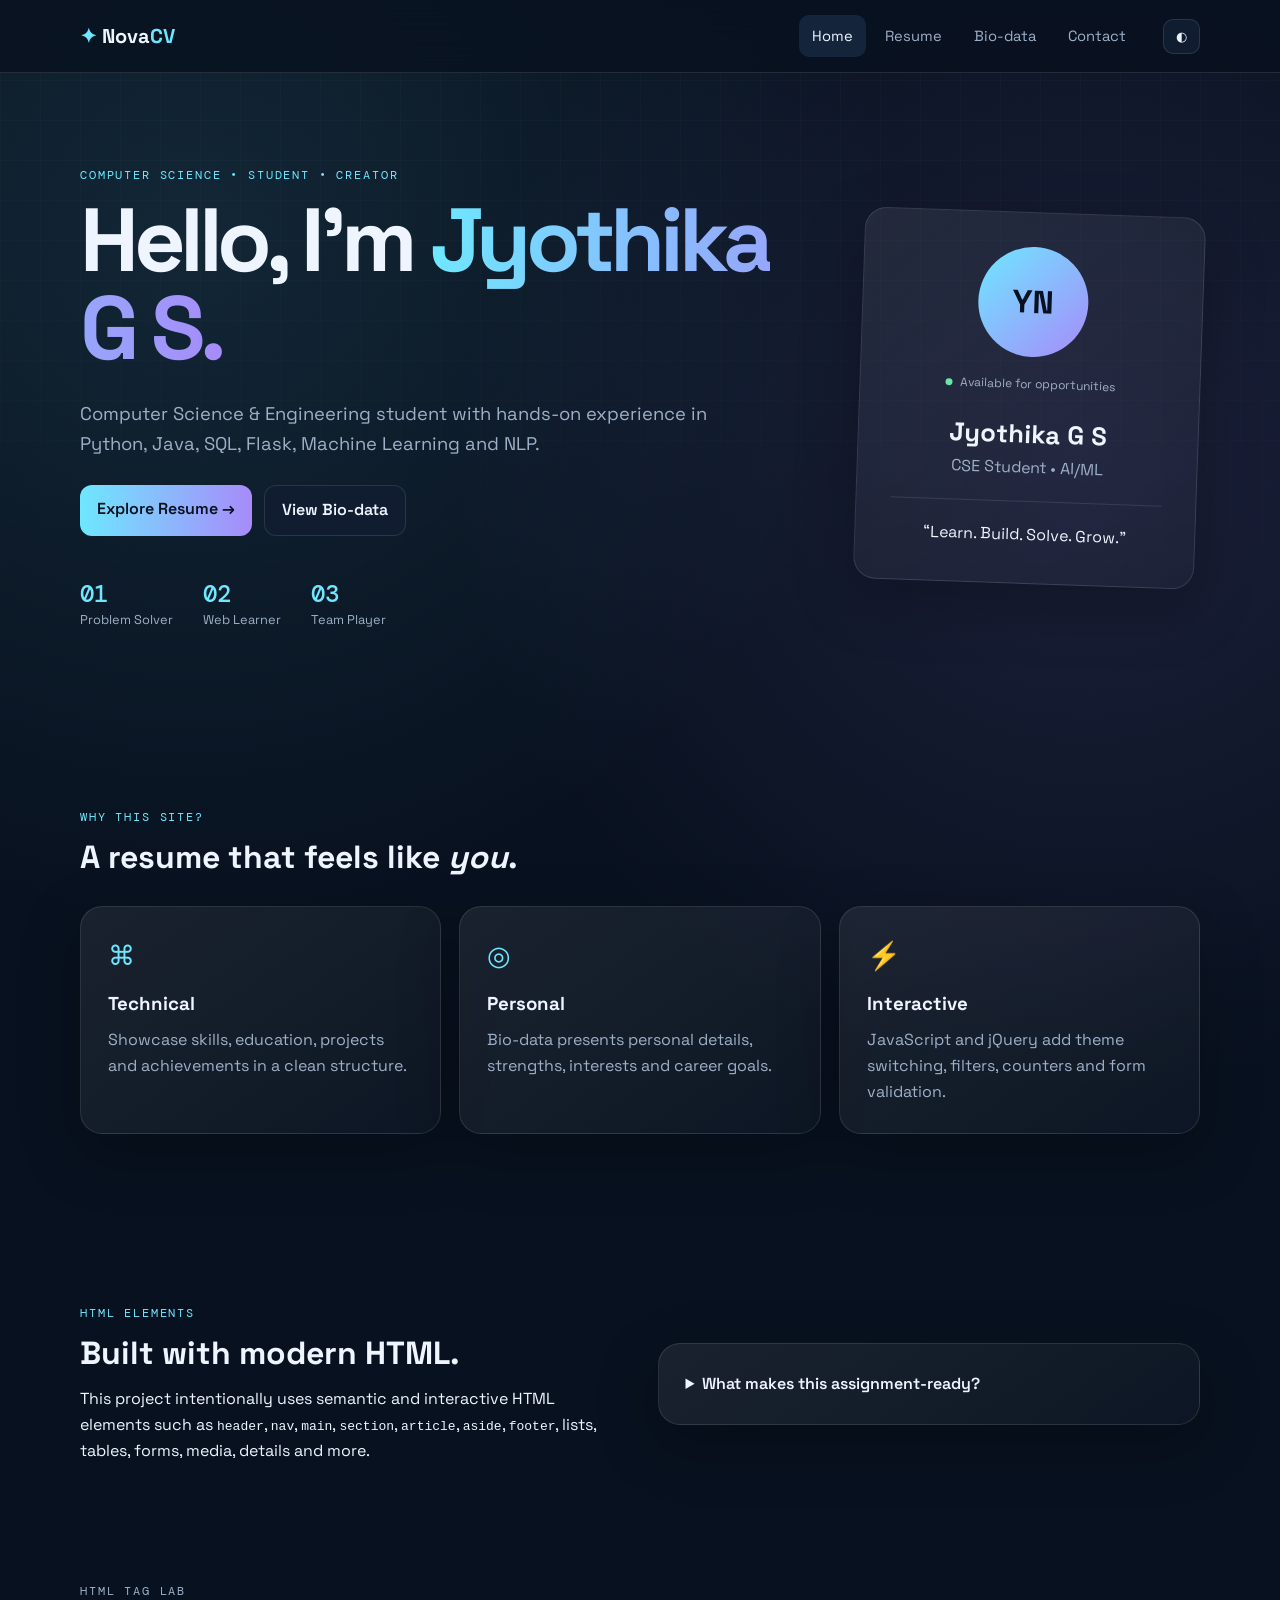
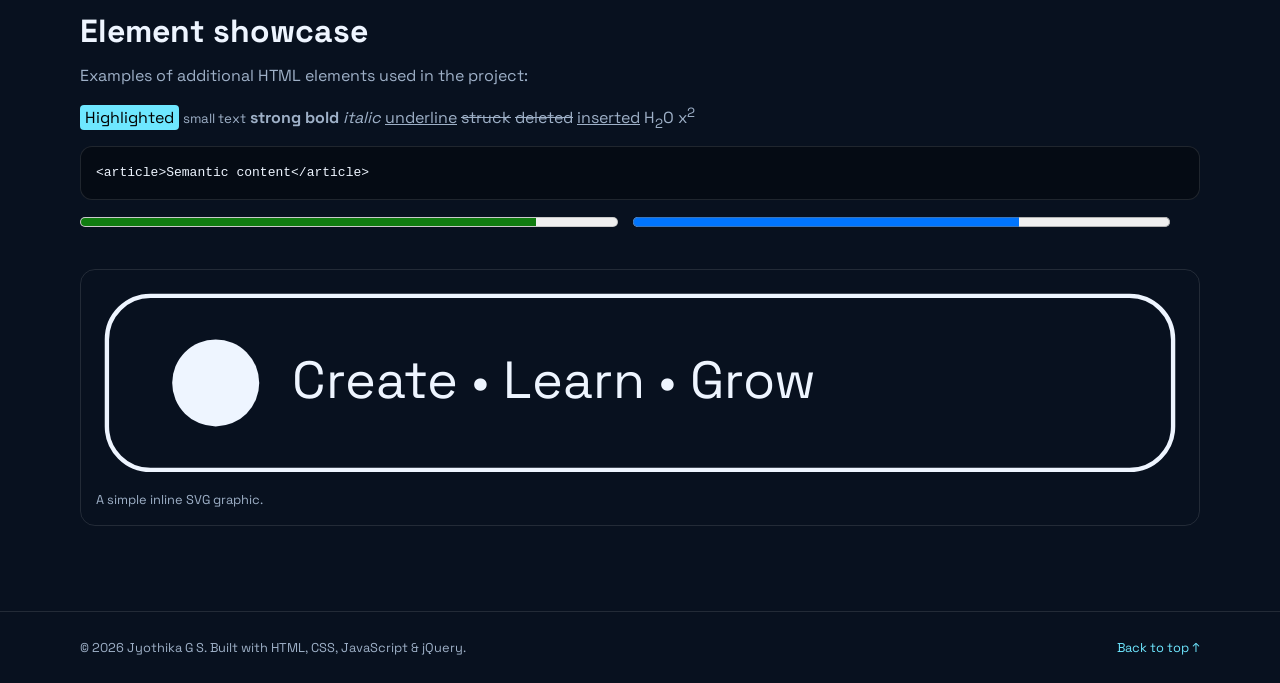
==== index.html @ dbfe2681 "Initial website" ====
<!DOCTYPE html>
<html lang="en">
<head>
  <meta charset="UTF-8">
  <meta name="viewport" content="width=device-width, initial-scale=1.0">
  <meta name="description" content="A modern multi-page Resume and Bio-data website">
  <meta name="author" content="Jyothika G S">
  <meta name="keywords" content="resume, biodata, portfolio, HTML, CSS, JavaScript, jQuery">
  <title>NovaCV | Home</title>
  <link rel="stylesheet" href="style.css">
  <script defer src="https://code.jquery.com/jquery-3.7.1.min.js"></script>
  <script defer src="script.js"></script>
</head>
<body>
  <header class="site-header">
    <nav class="nav container" aria-label="Main navigation">
      <a class="brand" href="index.html"><span>✦</span> Nova<span>CV</span></a>
      <button class="menu-btn" aria-label="Toggle menu" aria-expanded="false">☰</button>
      <ul class="nav-links">
        <li><a class="active" href="index.html">Home</a></li>
        <li><a href="resume.html">Resume</a></li>
        <li><a href="biodata.html">Bio-data</a></li>
        <li><a href="contact.html">Contact</a></li>
      </ul>
      <button id="themeToggle" class="icon-btn" title="Change theme" aria-label="Change theme">◐</button>
    </nav>
  </header>

  <main>
    <section class="hero container">
      <div class="hero-copy">
        <p class="eyebrow">COMPUTER SCIENCE • STUDENT • CREATOR</p>
        <h1>Hello, I'm <span class="gradient-text">Jyothika G S.</span></h1>
        <p class="lead">Computer Science & Engineering student with hands-on experience in Python, Java, SQL, Flask, Machine Learning and NLP.</p>
        <div class="hero-actions">
          <a class="btn primary" href="resume.html">Explore Resume →</a>
          <a class="btn secondary" href="biodata.html">View Bio-data</a>
        </div>
        <dl class="quick-stats">
          <div><dt>01</dt><dd>Problem Solver</dd></div>
          <div><dt>02</dt><dd>Web Learner</dd></div>
          <div><dt>03</dt><dd>Team Player</dd></div>
        </dl>
      </div>
      <aside class="profile-card">
        <div class="avatar" aria-label="Profile placeholder">YN</div>
        <div class="status"><i></i> Available for opportunities</div>
        <h2>Jyothika G S</h2>
        <p>CSE Student • AI/ML</p>
        <hr>
        <blockquote>“Learn. Build. Solve. Grow.”</blockquote>
      </aside>
    </section>

    <section class="container section">
      <div class="section-heading">
        <p class="eyebrow">WHY THIS SITE?</p>
        <h2>A resume that feels like <em>you</em>.</h2>
      </div>
      <div class="feature-grid">
        <article class="glass-card">
          <span class="card-icon">⌘</span>
          <h3>Technical</h3>
          <p>Showcase skills, education, projects and achievements in a clean structure.</p>
        </article>
        <article class="glass-card">
          <span class="card-icon">◎</span>
          <h3>Personal</h3>
          <p>Bio-data presents personal details, strengths, interests and career goals.</p>
        </article>
        <article class="glass-card">
          <span class="card-icon">⚡</span>
          <h3>Interactive</h3>
          <p>JavaScript and jQuery add theme switching, filters, counters and form validation.</p>
        </article>
      </div>
    </section>

    <section class="container section split">
      <div>
        <p class="eyebrow">HTML ELEMENTS</p>
        <h2>Built with modern HTML.</h2>
        <p>This project intentionally uses semantic and interactive HTML elements such as <code>header</code>, <code>nav</code>, <code>main</code>, <code>section</code>, <code>article</code>, <code>aside</code>, <code>footer</code>, lists, tables, forms, media, details and more.</p>
      </div>
      <details class="glass-card details">
        <summary>What makes this assignment-ready?</summary>
        <ul>
          <li>Multiple linked web pages</li>
          <li>Responsive CSS layout</li>
          <li>JavaScript + jQuery interactions</li>
          <li>Accessible labels and semantic structure</li>
          <li>Cloud deployment instructions included</li>
        </ul>
      </details>
    </section>

    <section class="container section tag-lab">
      <p class="eyebrow">HTML TAG LAB</p>
      <h2>Element showcase</h2>
      <p>Examples of additional HTML elements used in the project:</p>
      <p><mark>Highlighted</mark> <small>small text</small> <strong>strong</strong> <b>bold</b> <i>italic</i> <u>underline</u> <s>struck</s> <del>deleted</del> <ins>inserted</ins> H<sub>2</sub>O x<sup>2</sup></p>
      <pre><code>&lt;article&gt;Semantic content&lt;/article&gt;</code></pre>
      <meter min="0" max="100" value="85">85%</meter>
      <progress value="72" max="100">72%</progress>
      <figure>
        <svg viewBox="0 0 500 90" role="img" aria-label="Decorative portfolio graphic">
          <rect x="5" y="5" width="490" height="80" rx="20" fill="none" stroke="currentColor" stroke-width="2"/>
          <circle cx="55" cy="45" r="20" fill="currentColor"/>
          <text x="90" y="52" font-size="24" fill="currentColor">Create • Learn • Grow</text>
        </svg>
        <figcaption>A simple inline SVG graphic.</figcaption>
      </figure>
    </section>
  </main>

  <footer class="site-footer">
    <div class="container footer-inner">
      <p>&copy; <span id="year"></span> Jyothika G S. Built with HTML, CSS, JavaScript & jQuery.</p>
      <a href="#top">Back to top ↑</a>
    </div>
  </footer>
</body>
</html>
---- style.css ----
@import url('https://fonts.googleapis.com/css2?family=DM+Mono:wght@400;500&family=Space+Grotesk:wght@400;500;600;700&display=swap');

:root{--bg:#08111f;--surface:#101d30;--surface2:#14253b;--text:#eef5ff;--muted:#9eb0c7;--accent:#6ee7ff;--accent2:#a78bfa;--border:rgba(255,255,255,.11);--shadow:0 20px 60px rgba(0,0,0,.25)}
*{box-sizing:border-box;margin:0;padding:0}html{scroll-behavior:smooth}body{font-family:"Space Grotesk",sans-serif;background:radial-gradient(circle at 15% 10%,rgba(110,231,255,.10),transparent 30%),radial-gradient(circle at 85% 20%,rgba(167,139,250,.12),transparent 30%),var(--bg);color:var(--text);line-height:1.65;min-height:100vh}body:before{content:"";position:fixed;inset:0;pointer-events:none;background-image:linear-gradient(rgba(255,255,255,.025) 1px,transparent 1px),linear-gradient(90deg,rgba(255,255,255,.025) 1px,transparent 1px);background-size:40px 40px;mask-image:linear-gradient(to bottom,black,transparent 85%);z-index:-1}
a{color:var(--accent);text-decoration:none}a:hover{text-decoration:underline}.container{width:min(1120px,92%);margin:auto}.container-narrow{width:min(800px,92%);margin:auto}.site-header{position:sticky;top:0;z-index:20;background:rgba(8,17,31,.78);backdrop-filter:blur(18px);border-bottom:1px solid var(--border)}.nav{min-height:72px;display:flex;align-items:center;gap:24px}.brand{font-size:1.25rem;font-weight:700;color:var(--text);margin-right:auto}.brand span{color:var(--accent)}.nav-links{display:flex;gap:6px;list-style:none}.nav-links a{display:block;padding:9px 13px;border-radius:10px;color:var(--muted);font-size:.92rem}.nav-links a:hover,.nav-links a.active{color:var(--text);background:var(--surface2);text-decoration:none}.icon-btn,.menu-btn{border:1px solid var(--border);background:var(--surface);color:var(--text);border-radius:10px;padding:9px 12px;cursor:pointer}.menu-btn{display:none}
.hero{min-height:650px;display:grid;grid-template-columns:1.35fr .65fr;align-items:center;gap:70px}.eyebrow{font-family:"DM Mono",monospace;font-size:.72rem;letter-spacing:.16em;color:var(--accent);margin-bottom:12px}.hero h1{font-size:clamp(3rem,7vw,6.3rem);line-height:.98;letter-spacing:-.06em}.gradient-text{background:linear-gradient(90deg,var(--accent),var(--accent2));-webkit-background-clip:text;color:transparent}.lead{font-size:1.15rem;color:var(--muted);max-width:680px;margin:26px 0}.hero-actions{display:flex;gap:12px;flex-wrap:wrap}.btn{display:inline-block;border:1px solid var(--border);border-radius:12px;padding:11px 17px;font-weight:600;cursor:pointer;font-family:inherit}.btn:hover{text-decoration:none;transform:translateY(-1px)}.btn.primary{background:linear-gradient(90deg,var(--accent),var(--accent2));color:#07101d;border:0}.btn.secondary{background:var(--surface);color:var(--text)}.profile-card,.glass-card{background:linear-gradient(145deg,rgba(255,255,255,.075),rgba(255,255,255,.025));border:1px solid var(--border);box-shadow:var(--shadow);border-radius:22px}.profile-card{padding:34px;text-align:center;transform:rotate(2deg)}.avatar{height:110px;width:110px;border-radius:50%;display:grid;place-items:center;margin:0 auto 18px;background:linear-gradient(135deg,var(--accent),var(--accent2));color:#08111f;font-weight:700;font-size:2rem}.avatar.large{height:130px;width:130px;margin:0}.profile-card h2{font-size:1.6rem}.profile-card p,.bio-hero p{color:var(--muted)}.profile-card hr,.contact-info hr{border:0;border-top:1px solid var(--border);margin:20px 0}.status{font-size:.75rem;color:var(--muted);margin-bottom:18px}.status i{display:inline-block;width:7px;height:7px;background:#68e7a8;border-radius:50%;margin-right:5px}.quick-stats{display:flex;gap:30px;margin-top:42px}.quick-stats div{display:flex;flex-direction:column}.quick-stats dt{font:500 1.5rem "DM Mono";color:var(--accent)}.quick-stats dd{color:var(--muted);font-size:.8rem}
.section{padding:85px 0}.section-heading{margin-bottom:30px}.section h2,.page h2{font-size:2rem;line-height:1.15;margin-bottom:14px}.feature-grid{display:grid;grid-template-columns:repeat(3,1fr);gap:18px}.glass-card{padding:27px}.card-icon{font-size:1.7rem;color:var(--accent)}.glass-card h3{margin:10px 0 7px}.glass-card p{color:var(--muted)}.split{display:grid;grid-template-columns:1fr 1fr;gap:35px;align-items:center}.details summary{cursor:pointer;font-weight:600}.details ul{margin:15px 0 0 20px;color:var(--muted)}.tag-lab{padding-top:20px}.tag-lab p{margin:12px 0;color:var(--muted)}mark{background:var(--accent);padding:2px 5px;border-radius:4px}.tag-lab pre{background:#050b14;border:1px solid var(--border);padding:15px;border-radius:12px;overflow:auto}.tag-lab meter,.tag-lab progress{width:48%;height:20px;margin:12px 1% 12px 0}.tag-lab figure{margin-top:20px;border:1px solid var(--border);border-radius:15px;padding:15px}.tag-lab svg{max-width:100%}.tag-lab figcaption{color:var(--muted);font-size:.8rem}
.page{padding:70px 0}.page-title{display:flex;justify-content:space-between;align-items:end;gap:20px;margin-bottom:35px}.page-title h1{font-size:clamp(2.6rem,6vw,4.8rem);line-height:1}.badge{border:1px solid var(--border);padding:7px 12px;border-radius:30px;font:500 .7rem "DM Mono";color:var(--accent)}.resume-grid{display:grid;grid-template-columns:1.6fr .8fr;gap:20px}.resume-section{margin-bottom:20px}.resume-section h2{font-size:1.35rem;border-bottom:1px solid var(--border);padding-bottom:12px;margin-bottom:20px}.timeline-item{display:grid;grid-template-columns:18px 1fr;gap:15px;margin-bottom:25px}.dot{width:10px;height:10px;background:var(--accent);border-radius:50%;margin-top:8px;box-shadow:0 0 15px var(--accent)}time{font:500 .72rem "DM Mono";color:var(--accent)}.timeline-item h3{margin:3px 0}.timeline-item p,.resume-section li{color:var(--muted)}.project{padding:17px 0;border-bottom:1px solid var(--border)}.project:last-child{border:0}.tags{display:flex;gap:7px;flex-wrap:wrap;list-style:none;margin-top:12px}.tags li{font-size:.72rem;padding:4px 9px;border-radius:20px;background:var(--surface2);color:var(--accent)}.skill{margin:16px 0}.skill label{display:flex;justify-content:space-between;font-size:.85rem}.skill output{color:var(--accent);font-family:"DM Mono"}.skill progress{width:100%;height:7px;accent-color:var(--accent)}.clean-list{list-style:none}.resume-section ol,.resume-section ul:not(.tags){padding-left:20px}.bio-hero{display:flex;align-items:center;gap:30px;margin-bottom:20px}.bio-hero h2{font-size:2rem}.bio-hero q{display:block;margin-top:10px;color:var(--accent);font-style:italic}.bio-grid{display:grid;grid-template-columns:1fr 1fr;gap:20px}.bio-grid table{width:100%;border-collapse:collapse}.bio-grid caption{text-align:left;color:var(--muted);margin-bottom:10px}.bio-grid th,.bio-grid td{text-align:left;padding:12px 8px;border-bottom:1px solid var(--border)}.bio-grid th{color:var(--muted);font-weight:500}.signature{margin-top:35px;display:flex;justify-content:space-between;align-items:end;color:var(--muted)}.signature strong{color:var(--text)}
.contact-grid{display:grid;grid-template-columns:.8fr 1.2fr;gap:20px}.contact-info{height:max-content}.contact-info address{font-style:normal;margin-top:25px}.contact-info p{margin:12px 0}.contact-form{display:grid;gap:17px}.form-row{display:grid;gap:7px}.form-row label{font-size:.85rem}.form-row label span{color:var(--accent)}input,select,textarea{width:100%;background:rgba(0,0,0,.2);border:1px solid var(--border);border-radius:10px;padding:12px;color:var(--text);font:inherit;outline:none}input:focus,select:focus,textarea:focus{border-color:var(--accent)}textarea{resize:vertical}.check{font-size:.8rem;color:var(--muted)}.check input{width:auto;margin-right:7px}.form-message{min-height:24px;color:var(--accent)}
.site-footer{border-top:1px solid var(--border);padding:25px 0;color:var(--muted);font-size:.8rem}.footer-inner{display:flex;justify-content:space-between;gap:20px}
.light{--bg:#f3f7fb;--surface:#fff;--surface2:#e8f0f7;--text:#132033;--muted:#5e6d7f;--border:rgba(15,35,55,.13);--shadow:0 15px 40px rgba(30,50,70,.10)}.light body{}
@media(max-width:800px){.menu-btn{display:block}.nav-links{display:none;position:absolute;top:72px;left:0;right:0;background:var(--bg);padding:15px;flex-direction:column;border-bottom:1px solid var(--border)}.nav-links.open{display:flex}.hero,.resume-grid,.bio-grid,.contact-grid,.split{grid-template-columns:1fr}.hero{padding-top:60px;min-height:auto}.profile-card{transform:none;max-width:420px}.feature-grid{grid-template-columns:1fr}.quick-stats{margin-bottom:20px}.page-title{align-items:start;flex-direction:column}.bio-hero{flex-direction:column;align-items:start}.footer-inner{flex-direction:column}}
@media print{.site-header,.site-footer,.btn,.icon-btn{display:none!important}body{background:white;color:black}.glass-card{box-shadow:none;border:1px solid #ccc}.page{padding:0}.resume-grid{grid-template-columns:1.5fr 1fr}}
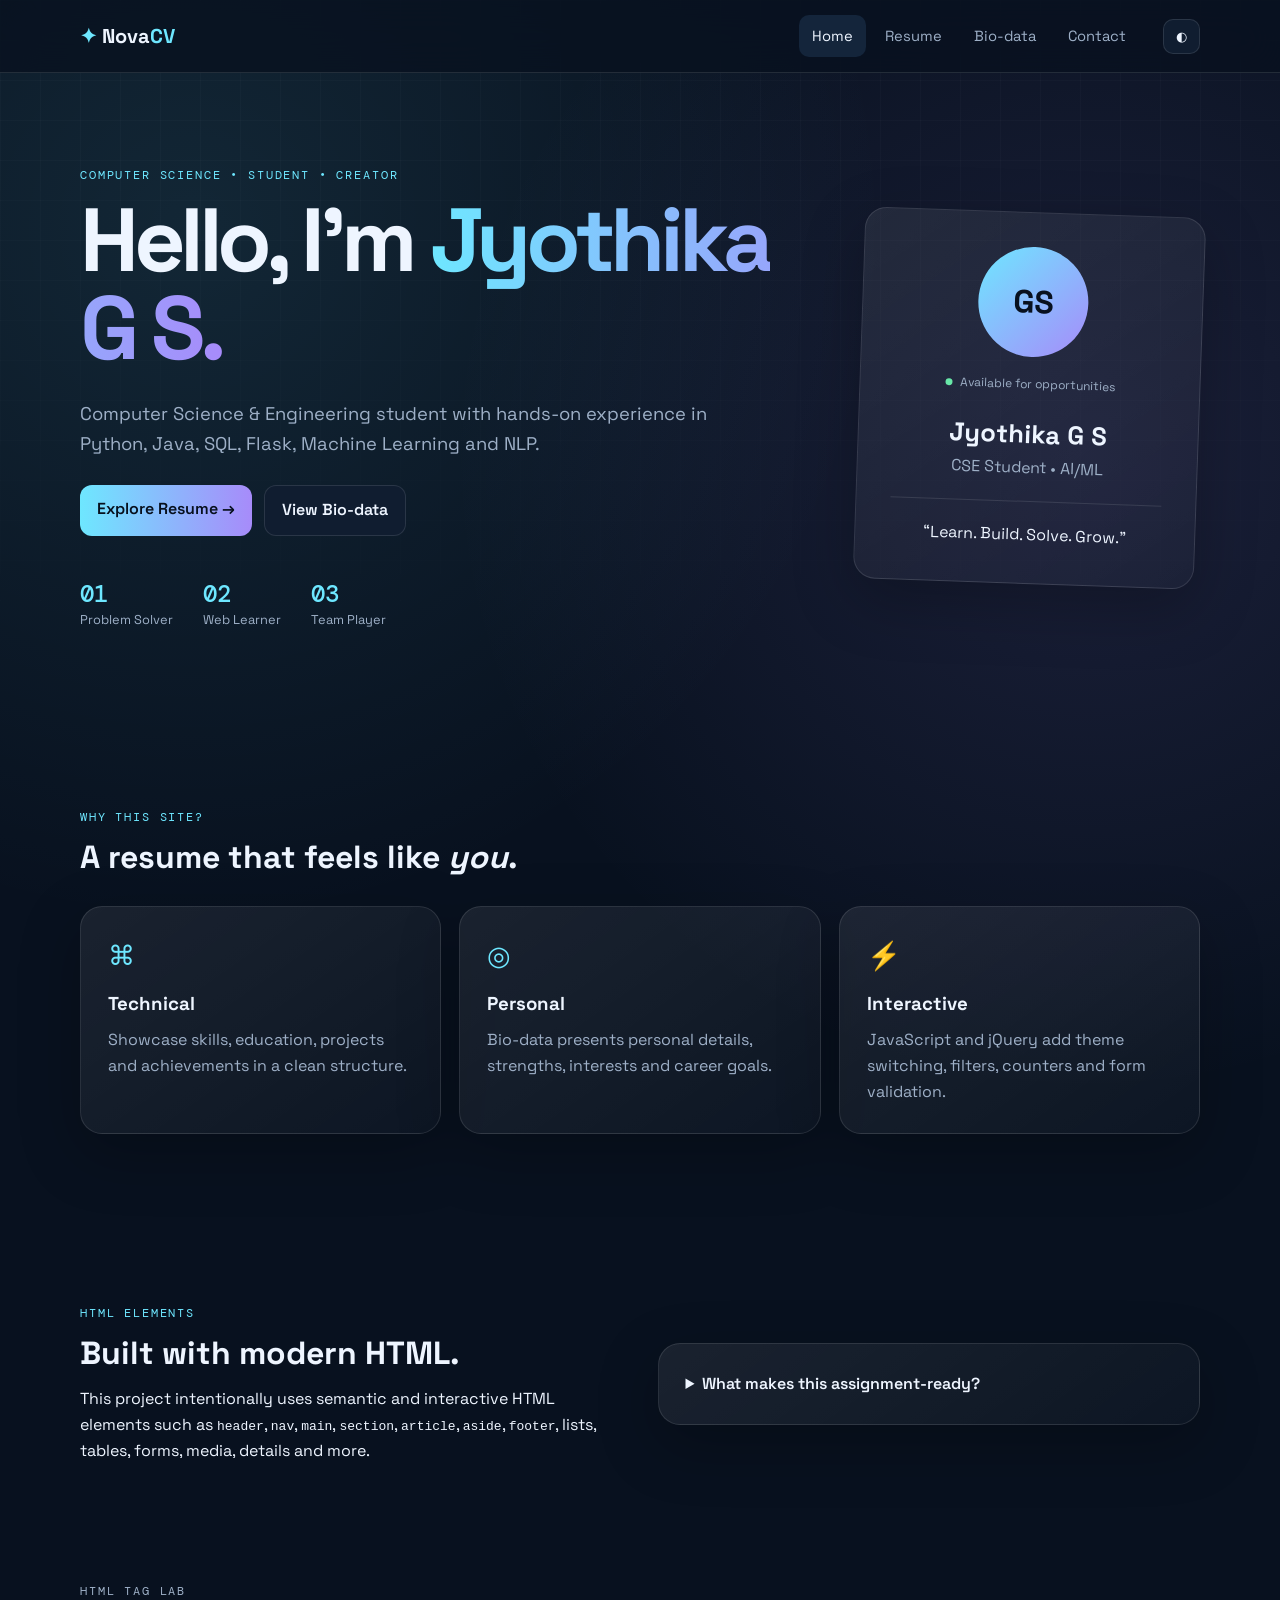
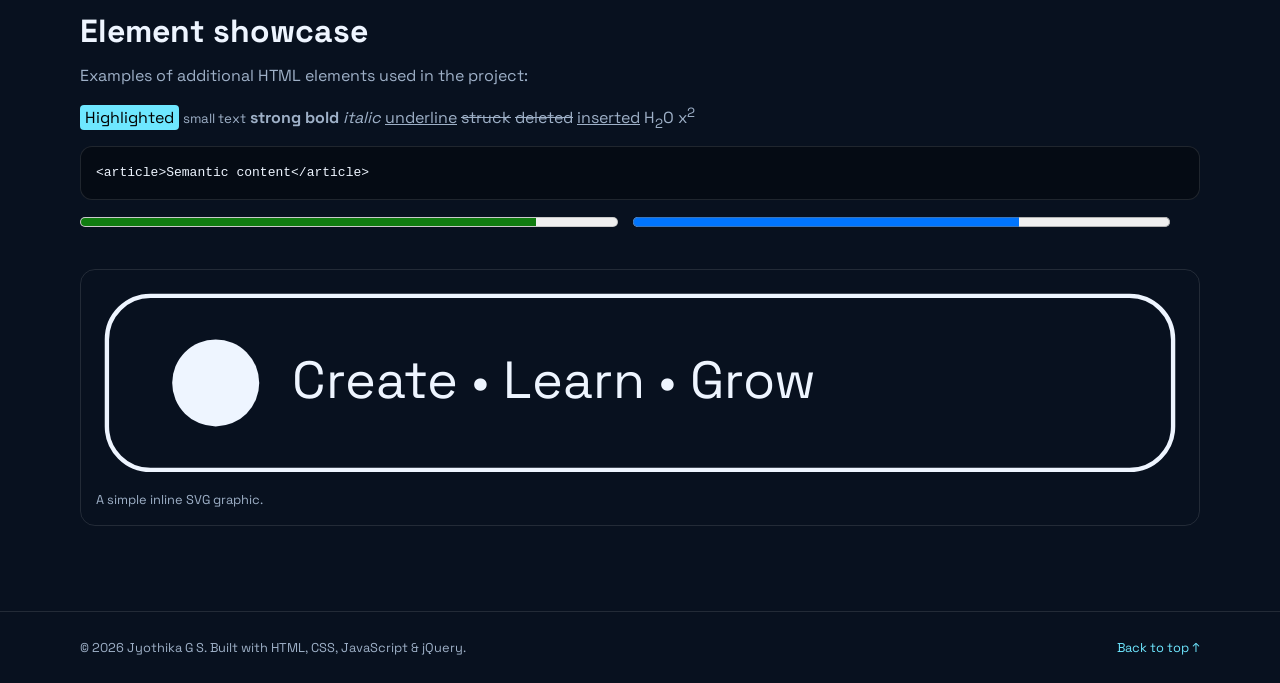
==== commit aa645bda: "Updated index" ====
--- a/index.html
+++ b/index.html
@@ -43,7 +43,7 @@
         </dl>
       </div>
       <aside class="profile-card">
-        <div class="avatar" aria-label="Profile placeholder">YN</div>
+        <div class="avatar" aria-label="Profile placeholder">GS</div>
         <div class="status"><i></i> Available for opportunities</div>
         <h2>Jyothika G S</h2>
         <p>CSE Student • AI/ML</p>
